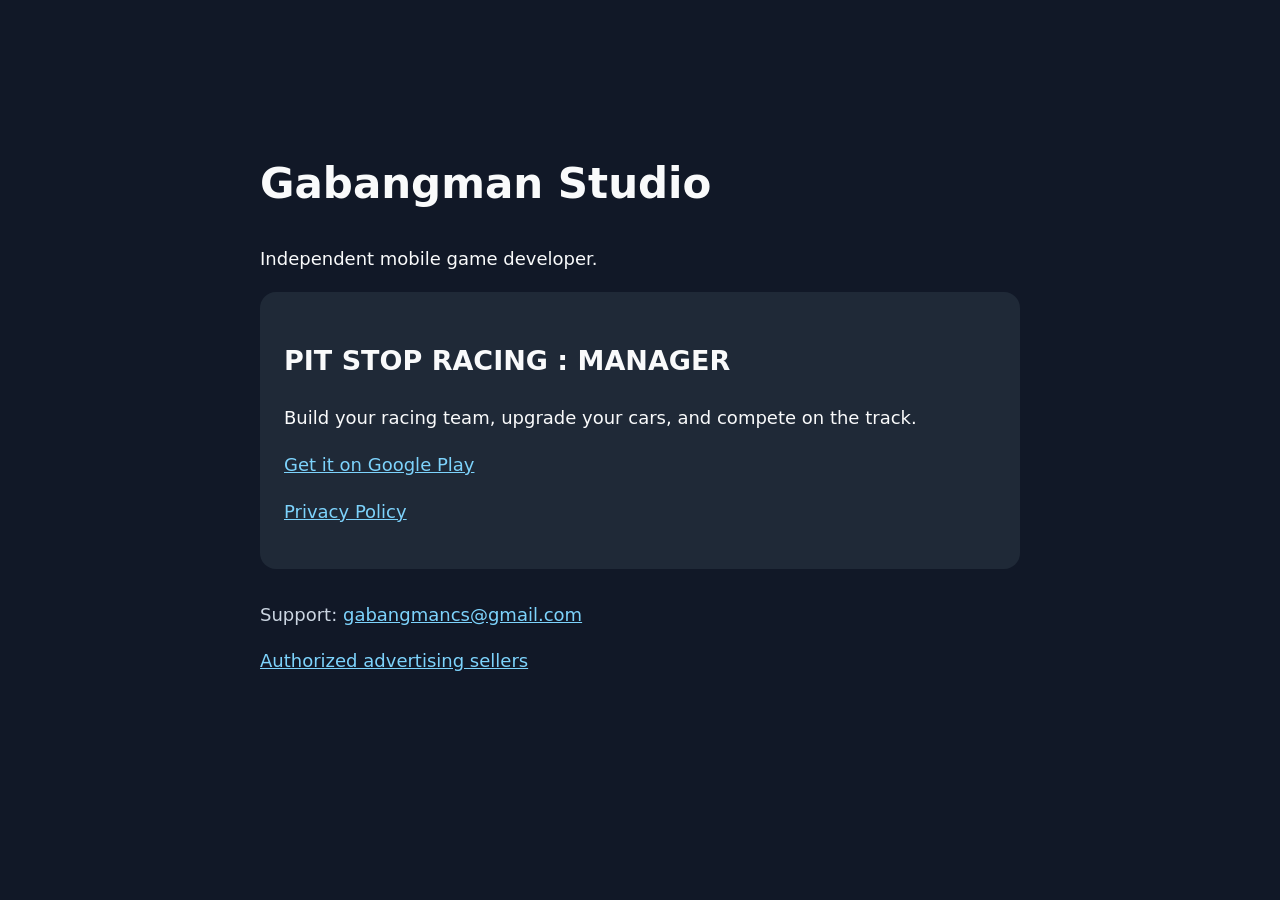
==== index.html @ 5de3fbcf "Publish developer website and authorized advertising sellers" ====
<!doctype html><html lang="en"><meta charset="utf-8"><meta name="viewport" content="width=device-width,initial-scale=1"><title>Gabangman Studio</title><style>body{margin:0;background:#111827;color:#f9fafb;font:18px/1.6 system-ui,sans-serif}main{max-width:760px;margin:10vh auto;padding:32px}h1{font-size:42px}a{color:#7dd3fc}section{background:#1f2937;padding:24px;border-radius:16px}footer{margin-top:32px;color:#cbd5e1}</style><main><h1>Gabangman Studio</h1><p>Independent mobile game developer.</p><section><h2>PIT STOP RACING : MANAGER</h2><p>Build your racing team, upgrade your cars, and compete on the track.</p><p><a href="https://play.google.com/store/apps/details?id=com.gabangmanstudio.psrmanager">Get it on Google Play</a></p><p><a href="https://sites.google.com/view/psr-manager-privacy">Privacy Policy</a></p></section><footer><p>Support: <a href="mailto:gabangmancs@gmail.com">gabangmancs@gmail.com</a></p><p><a href="/app-ads.txt">Authorized advertising sellers</a></p></footer></main></html>
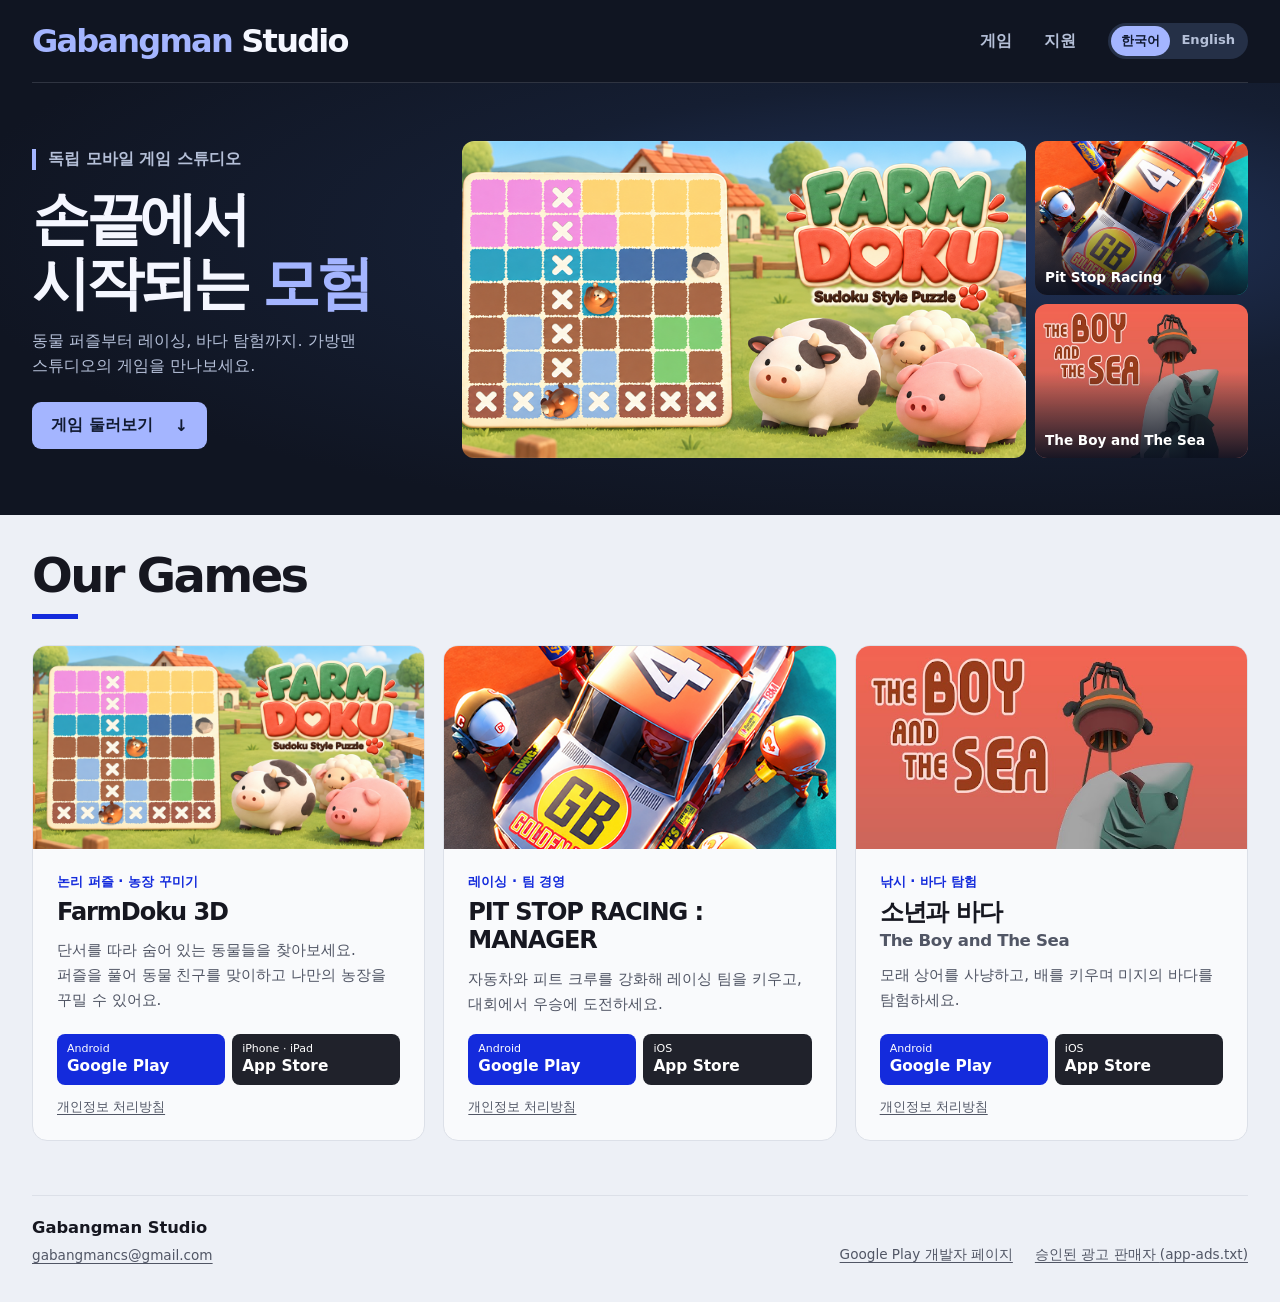
==== commit d131b705: "Publish bilingual Gabangman Studio game showcase" ====
--- a/index.html
+++ b/index.html
@@ -1 +1,114 @@
-<!doctype html><html lang="en"><meta charset="utf-8"><meta name="viewport" content="width=device-width,initial-scale=1"><title>Gabangman Studio</title><style>body{margin:0;background:#111827;color:#f9fafb;font:18px/1.6 system-ui,sans-serif}main{max-width:760px;margin:10vh auto;padding:32px}h1{font-size:42px}a{color:#7dd3fc}section{background:#1f2937;padding:24px;border-radius:16px}footer{margin-top:32px;color:#cbd5e1}</style><main><h1>Gabangman Studio</h1><p>Independent mobile game developer.</p><section><h2>PIT STOP RACING : MANAGER</h2><p>Build your racing team, upgrade your cars, and compete on the track.</p><p><a href="https://play.google.com/store/apps/details?id=com.gabangmanstudio.psrmanager">Get it on Google Play</a></p><p><a href="https://sites.google.com/view/psr-manager-privacy">Privacy Policy</a></p></section><footer><p>Support: <a href="mailto:gabangmancs@gmail.com">gabangmancs@gmail.com</a></p><p><a href="/app-ads.txt">Authorized advertising sellers</a></p></footer></main></html>+<!doctype html>
+<html lang="ko">
+<head>
+  <meta charset="utf-8">
+  <meta name="viewport" content="width=device-width, initial-scale=1">
+  <meta name="description" content="가방맨 스튜디오의 모바일 게임을 만나보세요. FarmDoku 3D, 피트스탑레이싱: 매니저, 소년과 바다.">
+  <meta name="theme-color" content="#101522">
+  <meta property="og:title" content="Gabangman Studio">
+  <meta property="og:description" content="손끝에서 시작되는 모험. 가방맨 스튜디오의 모바일 게임을 만나보세요.">
+  <meta property="og:url" content="https://gabangman.github.io/">
+  <meta property="og:image" content="https://gabangman.github.io/images/farmdoku.png">
+  <link rel="alternate" hreflang="ko" href="https://gabangman.github.io/">
+  <link rel="alternate" hreflang="en" href="https://gabangman.github.io/en/">
+  <title>Gabangman Studio</title>
+  <link rel="stylesheet" href="styles.css">
+</head>
+<body>
+  <a class="skip" href="#main">본문 바로가기</a>
+  <div class="header-band">
+    <header class="shell site-header">
+      <a class="wordmark" href="./"><span>Gabangman</span> Studio</a>
+      <div class="header-actions">
+        <nav class="site-nav" aria-label="주 메뉴">
+          <a href="#games">게임</a>
+          <a href="#support">지원</a>
+        </nav>
+        <nav class="language" aria-label="언어">
+          <a href="./" hreflang="ko" lang="ko" aria-current="page">한국어</a>
+          <a href="en/" hreflang="en" lang="en">English</a>
+        </nav>
+      </div>
+    </header>
+  </div>
+  <main id="main">
+    <section class="hero-band" aria-labelledby="hero-title">
+      <div class="shell hero">
+        <div class="hero-copy">
+          <p class="eyebrow">독립 모바일 게임 스튜디오</p>
+          <h1 id="hero-title">손끝에서<br>시작되는 <em>모험</em></h1>
+          <p class="hero-description">동물 퍼즐부터 레이싱, 바다 탐험까지. 가방맨 스튜디오의 게임을 만나보세요.</p>
+          <a class="primary" href="#games">게임 둘러보기 <span aria-hidden="true">↓</span></a>
+        </div>
+        <div class="hero-gallery">
+          <a class="hero-feature" href="#farmdoku" aria-label="FarmDoku 3D">
+            <img class="hero-art" src="images/farmdoku.png" width="1024" height="500" fetchpriority="high" alt="알록달록한 퍼즐판과 둥근 동물들이 있는 FarmDoku 3D 농장">
+          </a>
+          <a class="hero-tile" href="#pit-stop-racing" aria-label="Pit Stop Racing: Manager">
+            <img class="racing" src="images/pit-stop-racing.png" width="512" height="512" alt="">
+            <span>Pit Stop Racing</span>
+          </a>
+          <a class="hero-tile" href="#the-boy-and-the-sea" aria-label="The Boy and The Sea">
+            <img class="sea" src="images/the-boy-and-the-sea.jpg" width="720" height="1280" alt="">
+            <span>The Boy and The Sea</span>
+          </a>
+        </div>
+      </div>
+    </section>
+    <section class="shell games" id="games" aria-labelledby="games-title">
+      <h2 id="games-title" lang="en">Our Games</h2>
+      <div class="game-grid">
+        <article class="game" id="farmdoku">
+          <img class="game-art farm" src="images/farmdoku.png" width="1024" height="500" loading="lazy" alt="FarmDoku 3D의 동물 찾기 퍼즐과 농장">
+          <div class="game-copy">
+            <p class="genre">논리 퍼즐 · 농장 꾸미기</p>
+            <h3>FarmDoku 3D</h3>
+            <p class="description">단서를 따라 숨어 있는 동물들을 찾아보세요. 퍼즐을 풀어 동물 친구를 맞이하고 나만의 농장을 꾸밀 수 있어요.</p>
+            <div class="stores" aria-label="FarmDoku 3D 다운로드">
+              <a class="store play" href="https://play.google.com/store/apps/details?id=com.gabangmanstudio.farmdoku" aria-label="FarmDoku 3D Google Play"><small>Android</small><strong>Google Play</strong></a>
+              <a class="store apple" href="https://apps.apple.com/app/id6829383955" aria-label="FarmDoku 3D App Store"><small>iPhone · iPad</small><strong>App Store</strong></a>
+            </div>
+            <a class="policy" href="https://sites.google.com/view/farmdoku-privacy-policy">개인정보 처리방침</a>
+          </div>
+        </article>
+        <article class="game" id="pit-stop-racing">
+          <img class="game-art racing" src="images/pit-stop-racing.png" width="512" height="512" loading="lazy" alt="피트스탑레이싱 영문 스토어 대표 이미지의 경주차와 피트 크루">
+          <div class="game-copy">
+            <p class="genre">레이싱 · 팀 경영</p>
+            <h3>PIT STOP RACING : MANAGER</h3>
+            <p class="description">자동차와 피트 크루를 강화해 레이싱 팀을 키우고, 대회에서 우승에 도전하세요.</p>
+            <div class="stores" aria-label="피트스탑레이싱 다운로드">
+              <a class="store play" href="https://play.google.com/store/apps/details?id=com.gabangmanstudio.psrmanager" aria-label="피트스탑레이싱 Google Play"><small>Android</small><strong>Google Play</strong></a>
+              <a class="store apple" href="https://apps.apple.com/app/id1246080229" aria-label="피트스탑레이싱 App Store"><small>iOS</small><strong>App Store</strong></a>
+            </div>
+            <a class="policy" href="https://sites.google.com/view/psr-manager-privacy">개인정보 처리방침</a>
+          </div>
+        </article>
+        <article class="game" id="the-boy-and-the-sea">
+          <img class="game-art sea" src="images/the-boy-and-the-sea.jpg" width="720" height="1280" loading="lazy" alt="영문 제목과 거대한 상어가 있는 The Boy and The Sea 포스터">
+          <div class="game-copy">
+            <p class="genre">낚시 · 바다 탐험</p>
+            <h3>소년과 바다<span class="english-title" lang="en">The Boy and The Sea</span></h3>
+            <p class="description">모래 상어를 사냥하고, 배를 키우며 미지의 바다를 탐험하세요.</p>
+            <div class="stores" aria-label="소년과 바다 다운로드">
+              <a class="store play" href="https://play.google.com/store/apps/details?id=com.Gabangman.SandShark" aria-label="소년과 바다 Google Play"><small>Android</small><strong>Google Play</strong></a>
+              <a class="store apple" href="https://apps.apple.com/app/id1565817531" aria-label="소년과 바다 App Store"><small>iOS</small><strong>App Store</strong></a>
+            </div>
+            <a class="policy" href="https://sites.google.com/view/the-boy-and-the-sea-privacy">개인정보 처리방침</a>
+          </div>
+        </article>
+      </div>
+    </section>
+  </main>
+  <footer class="shell site-footer" id="support">
+    <div>
+      <h2>Gabangman Studio</h2>
+      <a href="mailto:gabangmancs@gmail.com">gabangmancs@gmail.com</a>
+    </div>
+    <nav aria-label="스튜디오 지원">
+      <a href="https://play.google.com/store/apps/dev?id=7177664550778163232">Google Play 개발자 페이지</a>
+      <a href="/app-ads.txt">승인된 광고 판매자 <span lang="en">(app-ads.txt)</span></a>
+    </nav>
+  </footer>
+</body>
+</html>
--- a/styles.css
+++ b/styles.css
@@ -0,0 +1,100 @@
+:root {
+  color-scheme: light;
+  --ink: #161720;
+  --muted: #515665;
+  --blue: #142bdc;
+  --line: #dce0e8;
+  font-family: "Pretendard", "Noto Sans KR", "Malgun Gothic", system-ui, sans-serif;
+  color: var(--ink);
+  background: #edf0f6;
+  scroll-behavior: smooth;
+}
+*, *::before, *::after { box-sizing: border-box; }
+body { margin: 0; }
+a { color: inherit; }
+a:focus-visible { outline: 3px solid var(--blue); outline-offset: 4px; }
+img { display: block; max-width: 100%; }
+.shell { width: min(100% - 64px, 1320px); margin-inline: auto; }
+.skip { position: absolute; left: 12px; top: 10px; transform: translateY(-160%); background: white; padding: .7em 1em; z-index: 1; }
+.skip:focus { transform: none; }
+.header-band, .hero-band {
+  --stage-ink: #f5f7ff;
+  --stage-muted: #b5c0d8;
+  --stage-accent: #a4b5ff;
+  background: #101522;
+  color: var(--stage-ink);
+}
+.hero-band {
+  background: radial-gradient(ellipse at 76% 35%, #23365f 0%, #151e32 38%, #101522 75%);
+}
+.header-band a:focus-visible, .hero-band a:focus-visible { outline-color: var(--stage-accent); }
+.site-header { display: flex; justify-content: space-between; align-items: center; gap: 18px; padding-block: 22px; border-bottom: 1px solid #e5edff24; }
+.wordmark { font-size: clamp(1.16rem, 2.5vw, 2rem); font-weight: 900; letter-spacing: -.055em; text-decoration: none; white-space: nowrap; }
+.wordmark span { color: var(--stage-accent); }
+.header-actions, .site-nav { display: flex; align-items: center; gap: clamp(14px, 2.5vw, 34px); }
+.site-header nav a { font-weight: 800; text-decoration: none; color: var(--stage-muted); white-space: nowrap; }
+.language { display: flex; gap: 2px; padding: 3px; background: #253047; border-radius: 999px; }
+.language a { display: block; padding: .44em .75em; font-size: .82rem; border-radius: 999px; }
+.language a[aria-current="page"] { background: var(--stage-accent); color: #111a31; }
+.site-header nav a:not([aria-current]):hover { color: white; }
+.policy:hover, .site-footer a:hover { color: var(--blue); }
+.hero { display: grid; grid-template-columns: minmax(0, .77fr) minmax(0, 1.6fr); gap: clamp(22px, 4vw, 60px); align-items: center; padding-block: clamp(28px, 4.5vw, 64px); }
+.eyebrow { border-left: 4px solid var(--stage-accent); color: var(--stage-muted); padding-left: 12px; font-size: clamp(.8rem, 1.45vw, 1rem); font-weight: 800; margin: 0 0 17px; }
+h1 { font-size: clamp(2.22rem, 4.55vw, 4.5rem); line-height: 1.1; letter-spacing: -.076em; word-break: keep-all; margin: 0 0 14px; font-weight: 900; }
+html[lang="en"] h1 { font-size: clamp(2.22rem, 4.1vw, 4.05rem); }
+h1 em { font-style: normal; color: var(--stage-accent); }
+.hero-description { margin: 0 0 23px; max-width: 34ch; color: var(--stage-muted); line-height: 1.55; word-break: keep-all; }
+.primary { display: inline-flex; align-items: center; gap: 22px; padding: 13px 19px; border-radius: 9px; text-decoration: none; background: var(--stage-accent); color: #111a31; font-weight: 800; }
+.primary:hover { background: #c0ccff; }
+.hero-gallery { display: grid; grid-template: repeat(2, minmax(0, 1fr)) / minmax(0, 2.65fr) minmax(0, 1fr); gap: 9px; aspect-ratio: 2.48; }
+.hero-gallery a { display: block; position: relative; isolation: isolate; border-radius: 12px; overflow: hidden; background: #202b43; text-decoration: none; }
+.hero-gallery img { width: 100%; height: 100%; object-fit: cover; transition: transform .25s ease; }
+.hero-gallery a:hover img { transform: scale(1.03); }
+.hero-feature { grid-row: span 2; }
+.hero-tile::after { content: ""; position: absolute; inset: 0; background: linear-gradient(transparent 44%, #090e1de8); }
+.hero-tile span { position: absolute; z-index: 1; inset: auto 10px 9px; font-size: clamp(.72rem, 1.06vw, .94rem); line-height: 1.15; font-weight: 800; color: white; }
+.hero-tile .sea { object-position: 50% 11%; }
+.games { padding-block: 34px 54px; }
+.games h2 { margin: 0 0 26px; font-size: clamp(1.95rem, 3.8vw, 3rem); line-height: 1.1; letter-spacing: -.055em; }
+.games h2::after { content: ""; display: block; width: 46px; height: 5px; background: var(--blue); margin-top: 12px; }
+.game-grid { display: grid; grid-template-columns: repeat(3, minmax(0, 1fr)); gap: 18px; }
+.game { border: 1px solid var(--line); border-radius: 15px; overflow: hidden; min-width: 0; display: flex; flex-direction: column; background: #f9fafc; }
+.game-art { width: 100%; height: auto; aspect-ratio: 1.93; object-fit: cover; }
+.racing { object-position: center 49%; }
+.sea { object-position: center 10%; }
+.game-copy { display: flex; flex-direction: column; flex: 1; padding: clamp(15px, 2vw, 24px); }
+.genre { margin: 0 0 .45rem; font-size: .83rem; color: var(--blue); font-weight: 800; }
+.game h3 { font-size: clamp(1.12rem, 1.88vw, 1.72rem); line-height: 1.18; letter-spacing: -.045em; margin: 0; }
+.english-title { display: block; margin-top: .3em; font-size: .69em; letter-spacing: -.02em; color: var(--muted); }
+.description { margin: 12px 0 18px; color: var(--muted); line-height: 1.65; font-size: .94rem; word-break: keep-all; }
+.stores { margin-top: auto; display: grid; grid-template-columns: repeat(2, minmax(0, 1fr)); gap: 7px; }
+.store { padding: 8px 10px; border-radius: 8px; text-decoration: none; display: flex; flex-direction: column; justify-content: center; min-height: 50px; }
+.store small { font-size: .69rem; line-height: 1.2; }
+.store strong { font-size: clamp(.77rem, 1.2vw, .98rem); line-height: 1.4; }
+.play { background: var(--blue); color: #fff; }
+.play:hover { background: #1021ac; }
+.apple { background: #20222b; color: #fff; }
+.apple:hover { background: #343745; }
+.policy { align-self: flex-start; margin-top: 14px; font-size: .8rem; color: var(--muted); text-underline-offset: 3px; }
+.site-footer { display: flex; justify-content: space-between; gap: 20px; align-items: end; padding-block: 22px 38px; border-top: 1px solid var(--line); color: var(--muted); }
+.site-footer h2 { font-size: 1.02rem; margin: 0 0 8px; color: var(--ink); }
+.site-footer a { font-size: .85rem; text-underline-offset: 3px; }
+.site-footer nav { display: flex; gap: 10px 22px; flex-wrap: wrap; }
+@media (max-width: 840px) {
+  .shell { width: calc(100% - 36px); }
+  .hero { grid-template-columns: 1fr; gap: 25px; }
+  h1 { font-size: clamp(2.55rem, 7.5vw, 4.4rem); }
+  .game-grid { grid-template-columns: repeat(2, minmax(0, 1fr)); }
+}
+@media (max-width: 560px) {
+  .site-header { padding-block: 14px; gap: 10px; }
+  .site-nav { display: none; }
+  .language a { font-size: .77rem; }
+  .hero-gallery { grid-template: auto auto / repeat(2, minmax(0, 1fr)); aspect-ratio: auto; }
+  .hero-feature { grid-row: auto; grid-column: span 2; aspect-ratio: 2.048; }
+  .hero-tile { aspect-ratio: 2.05; }
+  .game-grid { grid-template-columns: 1fr; gap: 15px; }
+  .game h3 { font-size: 1.45rem; }
+  .site-footer { align-items: start; flex-direction: column; }
+}
+@media (prefers-reduced-motion: reduce) { :root { scroll-behavior: auto; } .hero-gallery img { transition: none; } }
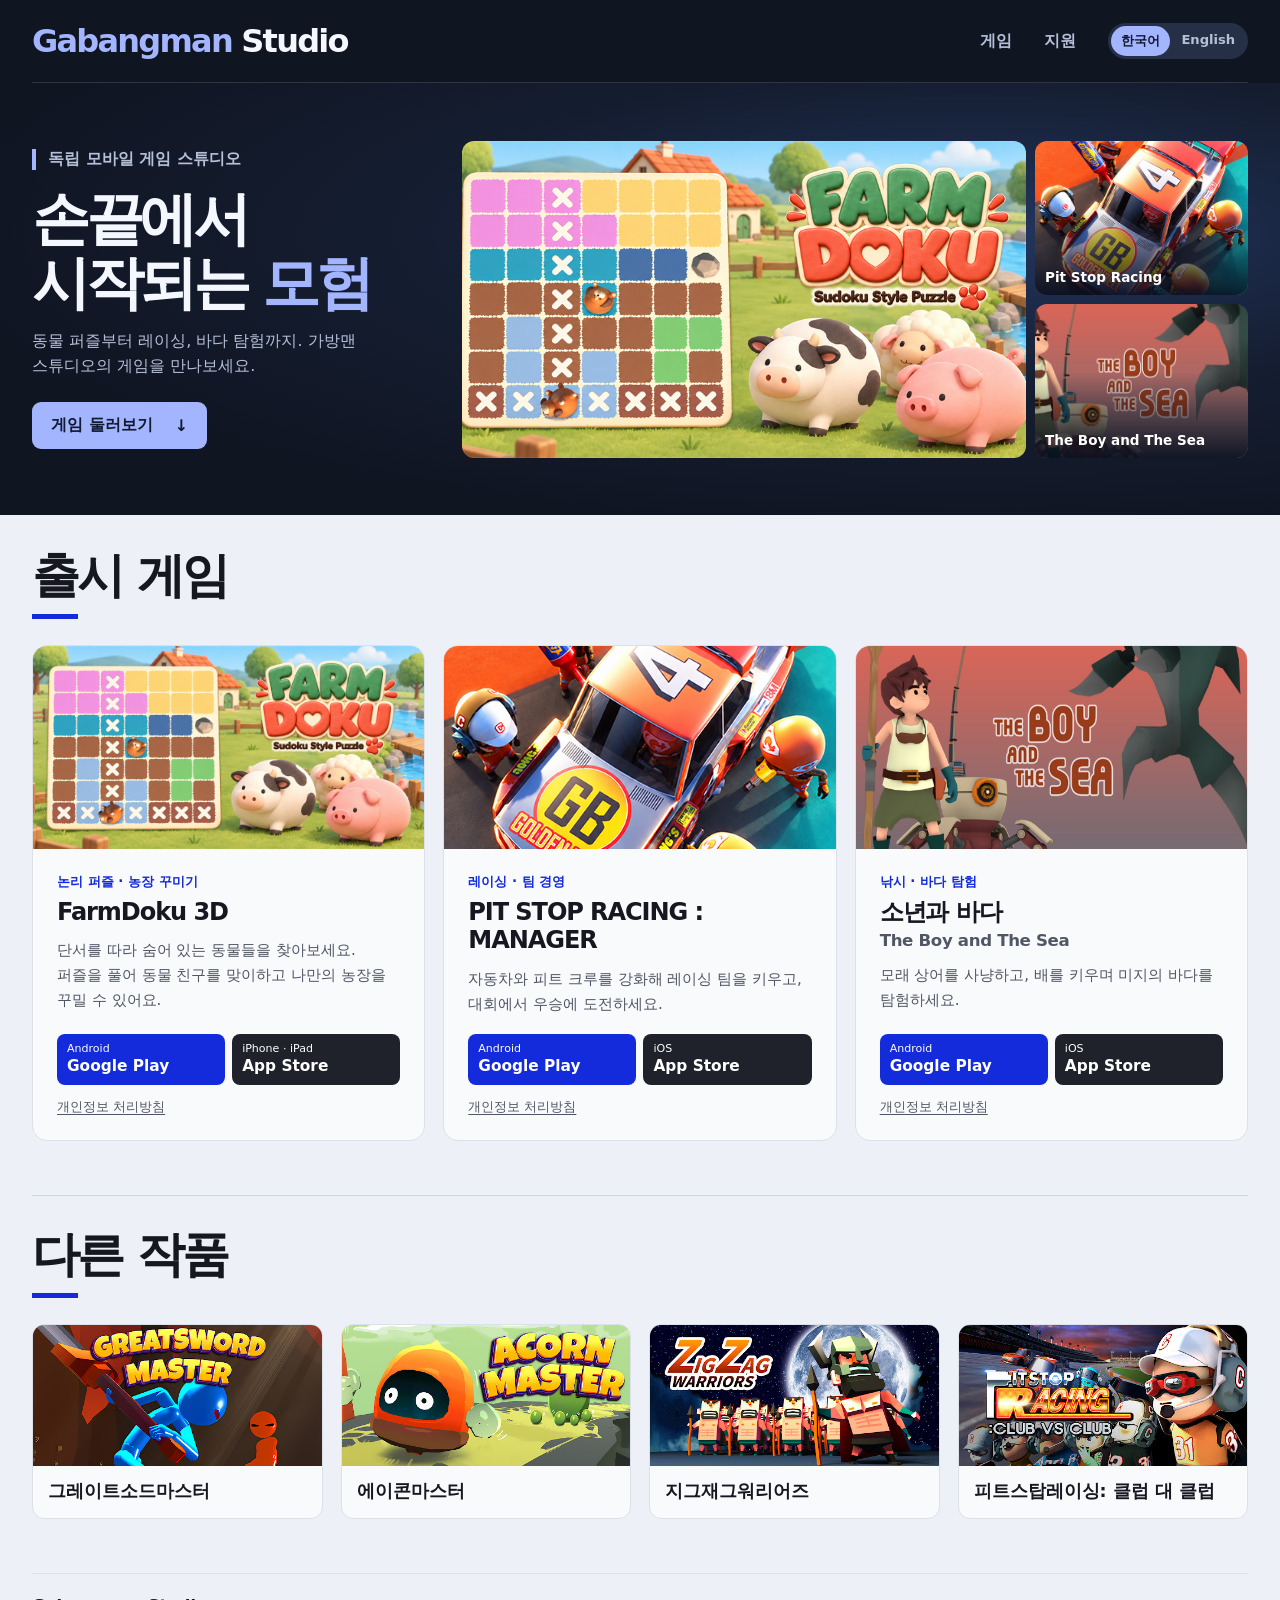
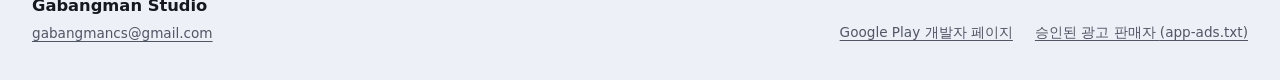
==== commit 0c8f060b: "Add more studio games and update Sea artwork" ====
--- a/index.html
+++ b/index.html
@@ -49,14 +49,14 @@
             <span>Pit Stop Racing</span>
           </a>
           <a class="hero-tile" href="#the-boy-and-the-sea" aria-label="The Boy and The Sea">
-            <img class="sea" src="images/the-boy-and-the-sea.jpg" width="720" height="1280" alt="">
+            <img class="sea" src="images/the-boy-and-the-sea.png" width="1321" height="652" alt="">
             <span>The Boy and The Sea</span>
           </a>
         </div>
       </div>
     </section>
     <section class="shell games" id="games" aria-labelledby="games-title">
-      <h2 id="games-title" lang="en">Our Games</h2>
+      <h2 id="games-title">출시 게임</h2>
       <div class="game-grid">
         <article class="game" id="farmdoku">
           <img class="game-art farm" src="images/farmdoku.png" width="1024" height="500" loading="lazy" alt="FarmDoku 3D의 동물 찾기 퍼즐과 농장">
@@ -85,7 +85,7 @@
           </div>
         </article>
         <article class="game" id="the-boy-and-the-sea">
-          <img class="game-art sea" src="images/the-boy-and-the-sea.jpg" width="720" height="1280" loading="lazy" alt="영문 제목과 거대한 상어가 있는 The Boy and The Sea 포스터">
+          <img class="game-art sea" src="images/the-boy-and-the-sea.png" width="1321" height="652" loading="lazy" alt="영문 제목과 거대한 상어가 있는 The Boy and The Sea 포스터">
           <div class="game-copy">
             <p class="genre">낚시 · 바다 탐험</p>
             <h3>소년과 바다<span class="english-title" lang="en">The Boy and The Sea</span></h3>
@@ -96,6 +96,27 @@
             </div>
             <a class="policy" href="https://sites.google.com/view/the-boy-and-the-sea-privacy">개인정보 처리방침</a>
           </div>
+        </article>
+      </div>
+    </section>
+    <section class="shell archive" aria-labelledby="archive-title">
+      <h2 id="archive-title">다른 작품</h2>
+      <div class="archive-grid">
+        <article class="archive-game">
+          <img src="images/greatsword-master.jpg" width="512" height="250" loading="lazy" alt="">
+          <h3>그레이트소드마스터</h3>
+        </article>
+        <article class="archive-game">
+          <img src="images/acorn-master.jpg" width="512" height="250" loading="lazy" alt="">
+          <h3>에이콘마스터</h3>
+        </article>
+        <article class="archive-game">
+          <img src="images/zigzag-warriors.jpg" width="512" height="250" loading="lazy" alt="">
+          <h3>지그재그워리어즈</h3>
+        </article>
+        <article class="archive-game">
+          <img src="images/pit-stop-racing-club.jpg" width="512" height="250" loading="lazy" alt="">
+          <h3>피트스탑레이싱: 클럽 대 클럽</h3>
         </article>
       </div>
     </section>
--- a/styles.css
+++ b/styles.css
@@ -53,15 +53,13 @@
 .hero-feature { grid-row: span 2; }
 .hero-tile::after { content: ""; position: absolute; inset: 0; background: linear-gradient(transparent 44%, #090e1de8); }
 .hero-tile span { position: absolute; z-index: 1; inset: auto 10px 9px; font-size: clamp(.72rem, 1.06vw, .94rem); line-height: 1.15; font-weight: 800; color: white; }
-.hero-tile .sea { object-position: 50% 11%; }
 .games { padding-block: 34px 54px; }
-.games h2 { margin: 0 0 26px; font-size: clamp(1.95rem, 3.8vw, 3rem); line-height: 1.1; letter-spacing: -.055em; }
-.games h2::after { content: ""; display: block; width: 46px; height: 5px; background: var(--blue); margin-top: 12px; }
+.games h2, .archive h2 { margin: 0 0 26px; font-size: clamp(1.95rem, 3.8vw, 3rem); line-height: 1.1; letter-spacing: -.055em; }
+.games h2::after, .archive h2::after { content: ""; display: block; width: 46px; height: 5px; background: var(--blue); margin-top: 12px; }
 .game-grid { display: grid; grid-template-columns: repeat(3, minmax(0, 1fr)); gap: 18px; }
 .game { border: 1px solid var(--line); border-radius: 15px; overflow: hidden; min-width: 0; display: flex; flex-direction: column; background: #f9fafc; }
 .game-art { width: 100%; height: auto; aspect-ratio: 1.93; object-fit: cover; }
 .racing { object-position: center 49%; }
-.sea { object-position: center 10%; }
 .game-copy { display: flex; flex-direction: column; flex: 1; padding: clamp(15px, 2vw, 24px); }
 .genre { margin: 0 0 .45rem; font-size: .83rem; color: var(--blue); font-weight: 800; }
 .game h3 { font-size: clamp(1.12rem, 1.88vw, 1.72rem); line-height: 1.18; letter-spacing: -.045em; margin: 0; }
@@ -76,6 +74,11 @@
 .apple { background: #20222b; color: #fff; }
 .apple:hover { background: #343745; }
 .policy { align-self: flex-start; margin-top: 14px; font-size: .8rem; color: var(--muted); text-underline-offset: 3px; }
+.archive { padding-block: 32px 54px; border-top: 1px solid #cdd5e2; }
+.archive-grid { display: grid; grid-template-columns: repeat(4, minmax(0, 1fr)); gap: 18px; }
+.archive-game { min-width: 0; border: 1px solid var(--line); border-radius: 12px; overflow: hidden; background: #f9fafc; }
+.archive-game img { width: 100%; height: auto; aspect-ratio: 1024 / 500; }
+.archive-game h3 { margin: 0; padding: 13px 15px 15px; font-size: clamp(.9rem, 1.45vw, 1.1rem); line-height: 1.4; word-break: keep-all; }
 .site-footer { display: flex; justify-content: space-between; gap: 20px; align-items: end; padding-block: 22px 38px; border-top: 1px solid var(--line); color: var(--muted); }
 .site-footer h2 { font-size: 1.02rem; margin: 0 0 8px; color: var(--ink); }
 .site-footer a { font-size: .85rem; text-underline-offset: 3px; }
@@ -84,7 +87,7 @@
   .shell { width: calc(100% - 36px); }
   .hero { grid-template-columns: 1fr; gap: 25px; }
   h1 { font-size: clamp(2.55rem, 7.5vw, 4.4rem); }
-  .game-grid { grid-template-columns: repeat(2, minmax(0, 1fr)); }
+  .game-grid, .archive-grid { grid-template-columns: repeat(2, minmax(0, 1fr)); }
 }
 @media (max-width: 560px) {
   .site-header { padding-block: 14px; gap: 10px; }
@@ -94,6 +97,7 @@
   .hero-feature { grid-row: auto; grid-column: span 2; aspect-ratio: 2.048; }
   .hero-tile { aspect-ratio: 2.05; }
   .game-grid { grid-template-columns: 1fr; gap: 15px; }
+  .archive-grid { gap: 12px; }
   .game h3 { font-size: 1.45rem; }
   .site-footer { align-items: start; flex-direction: column; }
 }
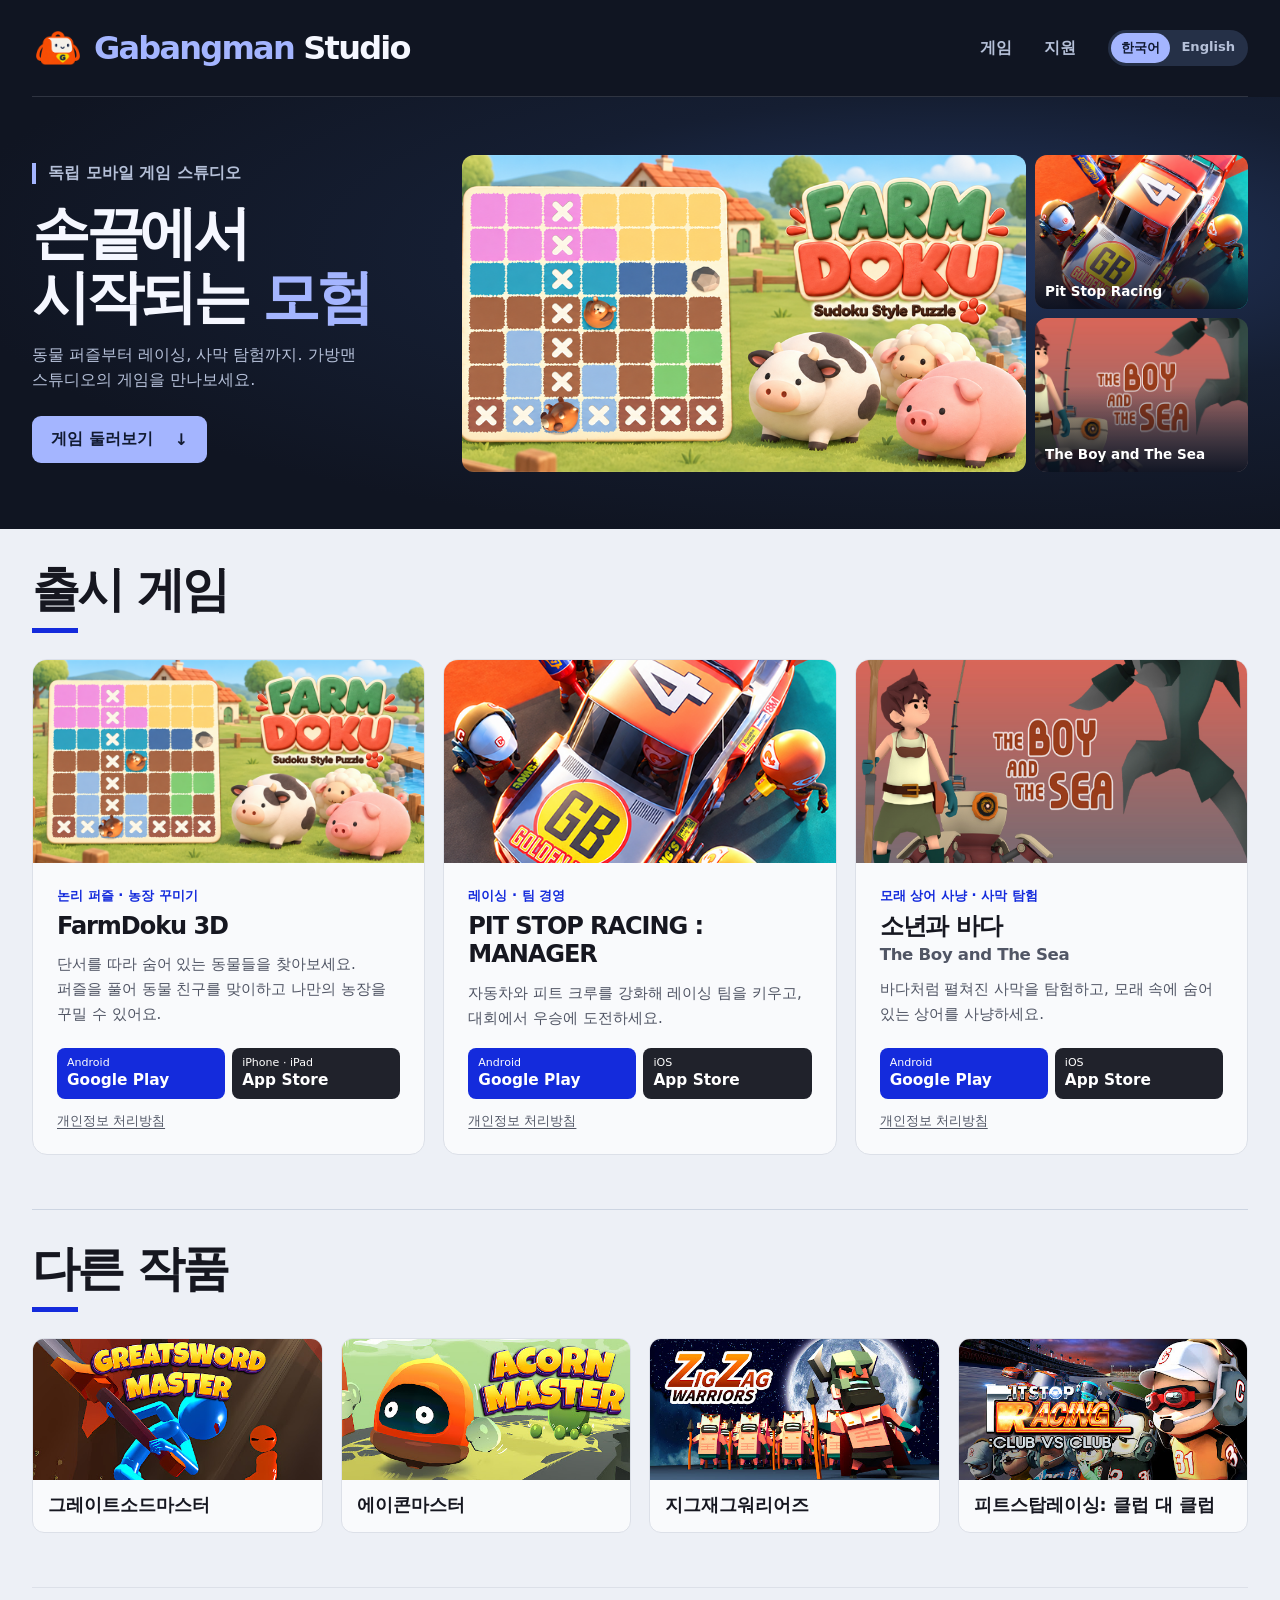
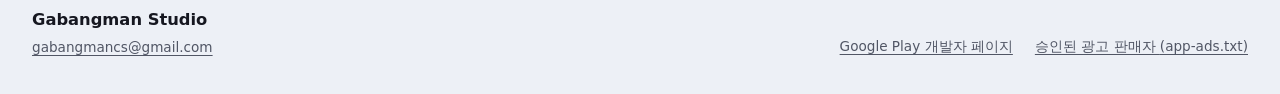
==== commit 8308e240: "Add studio mascot and correct desert adventure copy" ====
--- a/index.html
+++ b/index.html
@@ -18,7 +18,10 @@
   <a class="skip" href="#main">본문 바로가기</a>
   <div class="header-band">
     <header class="shell site-header">
-      <a class="wordmark" href="./"><span>Gabangman</span> Studio</a>
+      <a class="wordmark" href="./">
+        <img class="brand-icon" src="images/gabangman-studio-icon.png" width="256" height="256" alt="">
+        <span class="brand-name"><span>Gabangman</span> Studio</span>
+      </a>
       <div class="header-actions">
         <nav class="site-nav" aria-label="주 메뉴">
           <a href="#games">게임</a>
@@ -37,7 +40,7 @@
         <div class="hero-copy">
           <p class="eyebrow">독립 모바일 게임 스튜디오</p>
           <h1 id="hero-title">손끝에서<br>시작되는 <em>모험</em></h1>
-          <p class="hero-description">동물 퍼즐부터 레이싱, 바다 탐험까지. 가방맨 스튜디오의 게임을 만나보세요.</p>
+          <p class="hero-description">동물 퍼즐부터 레이싱, 사막 탐험까지. 가방맨 스튜디오의 게임을 만나보세요.</p>
           <a class="primary" href="#games">게임 둘러보기 <span aria-hidden="true">↓</span></a>
         </div>
         <div class="hero-gallery">
@@ -87,9 +90,9 @@
         <article class="game" id="the-boy-and-the-sea">
           <img class="game-art sea" src="images/the-boy-and-the-sea.png" width="1321" height="652" loading="lazy" alt="영문 제목과 거대한 상어가 있는 The Boy and The Sea 포스터">
           <div class="game-copy">
-            <p class="genre">낚시 · 바다 탐험</p>
+            <p class="genre">모래 상어 사냥 · 사막 탐험</p>
             <h3>소년과 바다<span class="english-title" lang="en">The Boy and The Sea</span></h3>
-            <p class="description">모래 상어를 사냥하고, 배를 키우며 미지의 바다를 탐험하세요.</p>
+            <p class="description">바다처럼 펼쳐진 사막을 탐험하고, 모래 속에 숨어 있는 상어를 사냥하세요.</p>
             <div class="stores" aria-label="소년과 바다 다운로드">
               <a class="store play" href="https://play.google.com/store/apps/details?id=com.Gabangman.SandShark" aria-label="소년과 바다 Google Play"><small>Android</small><strong>Google Play</strong></a>
               <a class="store apple" href="https://apps.apple.com/app/id1565817531" aria-label="소년과 바다 App Store"><small>iOS</small><strong>App Store</strong></a>
--- a/styles.css
+++ b/styles.css
@@ -29,8 +29,9 @@
 }
 .header-band a:focus-visible, .hero-band a:focus-visible { outline-color: var(--stage-accent); }
 .site-header { display: flex; justify-content: space-between; align-items: center; gap: 18px; padding-block: 22px; border-bottom: 1px solid #e5edff24; }
-.wordmark { font-size: clamp(1.16rem, 2.5vw, 2rem); font-weight: 900; letter-spacing: -.055em; text-decoration: none; white-space: nowrap; }
-.wordmark span { color: var(--stage-accent); }
+.wordmark { display: inline-flex; align-items: center; gap: clamp(4px, 1vw, 10px); font-size: clamp(1.16rem, 2.5vw, 2rem); font-weight: 900; letter-spacing: -.055em; text-decoration: none; white-space: nowrap; }
+.brand-name > span { color: var(--stage-accent); }
+.brand-icon { display: block; width: clamp(30px, 4.3vw, 52px); height: auto; flex: none; }
 .header-actions, .site-nav { display: flex; align-items: center; gap: clamp(14px, 2.5vw, 34px); }
 .site-header nav a { font-weight: 800; text-decoration: none; color: var(--stage-muted); white-space: nowrap; }
 .language { display: flex; gap: 2px; padding: 3px; background: #253047; border-radius: 999px; }
@@ -93,6 +94,7 @@
   .site-header { padding-block: 14px; gap: 10px; }
   .site-nav { display: none; }
   .language a { font-size: .77rem; }
+  .wordmark { font-size: clamp(.98rem, 3.4vw, 1.16rem); }
   .hero-gallery { grid-template: auto auto / repeat(2, minmax(0, 1fr)); aspect-ratio: auto; }
   .hero-feature { grid-row: auto; grid-column: span 2; aspect-ratio: 2.048; }
   .hero-tile { aspect-ratio: 2.05; }
@@ -101,4 +103,10 @@
   .game h3 { font-size: 1.45rem; }
   .site-footer { align-items: start; flex-direction: column; }
 }
+@media (max-width: 360px) {
+  .site-header { width: calc(100% - 24px); gap: 6px; }
+  .wordmark { font-size: .92rem; }
+  .brand-icon { width: 26px; }
+  .language a { padding-inline: .45em; }
+}
 @media (prefers-reduced-motion: reduce) { :root { scroll-behavior: auto; } .hero-gallery img { transition: none; } }
